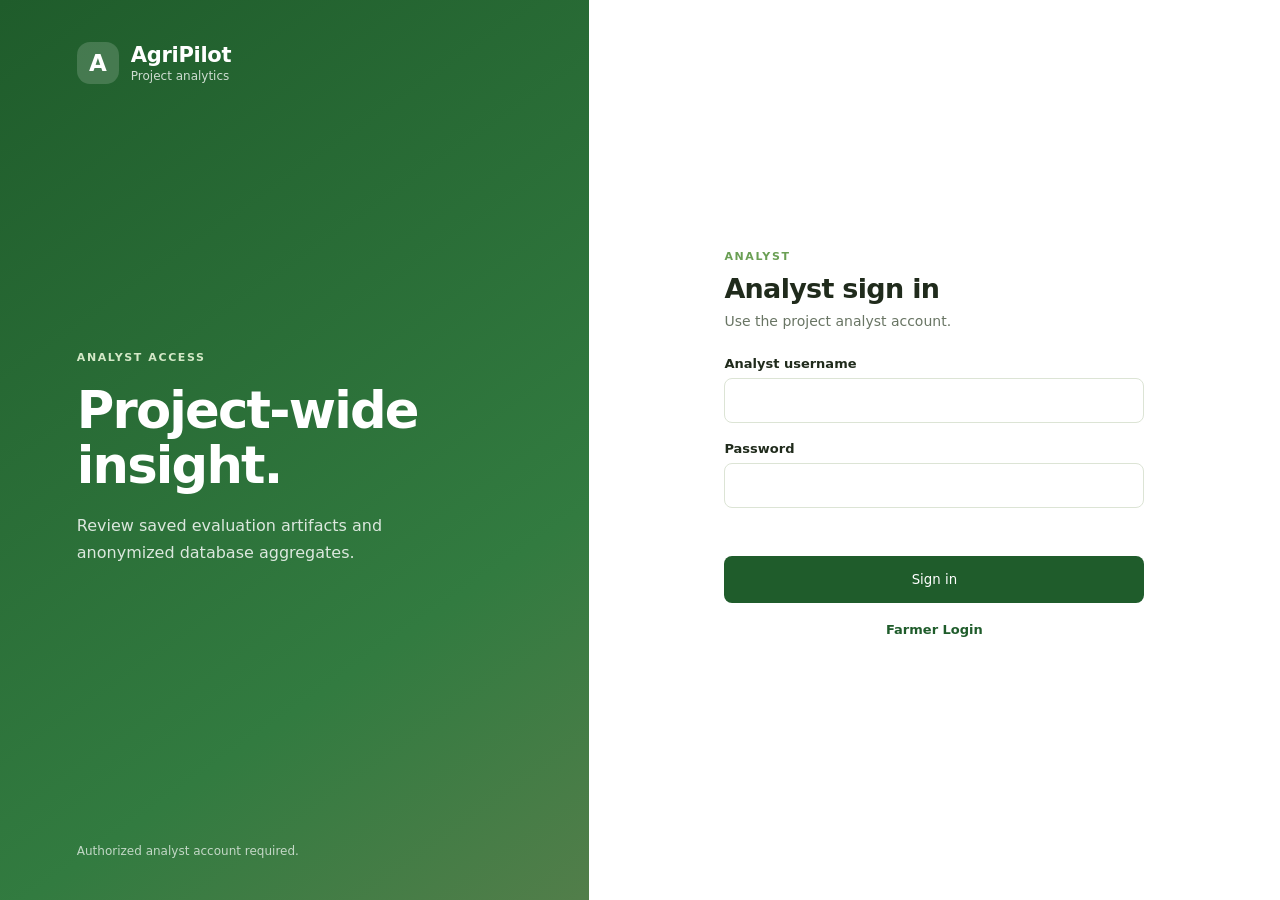
==== app/analyst-login.html @ 065c79a9 "Initial project setup" ====
<!doctype html>
<html lang="en"><head><meta charset="utf-8"><meta name="viewport" content="width=device-width,initial-scale=1"><title>Analyst sign in · AgriPilot</title><link rel="stylesheet" href="auth.css"></head>
<body class="auth-page"><main class="auth-shell"><section class="auth-brand-panel"><a class="auth-brand" href="/"><span class="auth-mark">A</span><span>AgriPilot<small>Project analytics</small></span></a><div class="auth-intro"><span class="auth-eyebrow">ANALYST ACCESS</span><h1>Project-wide<br>insight.</h1><p>Review saved evaluation artifacts and anonymized database aggregates.</p></div><div class="auth-brand-foot">Authorized analyst account required.</div></section><section class="auth-form-panel"><form class="auth-card" id="auth-form" data-kind="login" novalidate><div class="auth-mobile-brand"><span class="auth-mark">A</span> AgriPilot Analyst</div><span class="auth-eyebrow">ANALYST</span><h2>Analyst sign in</h2><p class="auth-subtitle">Use the project analyst account.</p><label for="username">Analyst username</label><input id="username" name="username" autocomplete="username" required maxlength="120"><label for="password">Password</label><input id="password" name="password" type="password" autocomplete="current-password" required><p class="auth-error" id="auth-error" role="alert" aria-live="polite"></p><button class="auth-primary" type="submit">Sign in</button><p class="auth-switch"><a href="/">Farmer Login</a></p></form></section></main><script src="auth.js" defer></script></body></html>
---- app/auth.css ----
:root{--auth-green:#1f5c2b;--auth-leaf:#2f7a3d;--auth-ink:#202b1c;--auth-muted:#697564;--auth-line:#dce4d5;--auth-paper:#f4f6ee;--auth-card:#fff;--auth-error:#a12c22}
*{box-sizing:border-box}body.auth-page{margin:0;min-height:100vh;background:var(--auth-paper);color:var(--auth-ink);font-family:"IBM Plex Sans",Inter,system-ui,-apple-system,"Segoe UI",sans-serif}
.auth-shell{min-height:100vh;display:grid;grid-template-columns:minmax(320px,.92fr) minmax(440px,1.08fr);max-width:1280px;margin:auto;background:var(--auth-card);box-shadow:0 12px 45px rgba(32,43,28,.08)}
.auth-brand-panel{background:linear-gradient(145deg,#1f5c2b,#327b40 70%,#527e4a);color:#fff;padding:42px clamp(28px,6vw,84px);display:flex;flex-direction:column;justify-content:space-between;min-height:100vh}
.auth-brand{display:flex;align-items:center;gap:12px;color:#fff;text-decoration:none;font-size:21px;font-weight:700;letter-spacing:-.3px}.auth-brand small{display:block;font-size:12px;font-weight:400;opacity:.78;letter-spacing:0;margin-top:2px}.auth-mark{display:grid;place-items:center;width:42px;height:42px;border-radius:13px;background:rgba(255,255,255,.16);font-size:23px;font-weight:700}
.auth-intro{max-width:420px;margin:40px 0}.auth-eyebrow{font-size:11px;font-weight:700;letter-spacing:1.6px;color:#6a9f54}.auth-brand-panel .auth-eyebrow{color:#d4e8c7}.auth-intro h1{font-size:clamp(34px,4vw,53px);line-height:1.08;letter-spacing:-1.8px;margin:18px 0}.auth-intro p{font-size:16px;line-height:1.7;max-width:360px;color:rgba(255,255,255,.83)}.auth-brand-foot{font-size:12px;color:rgba(255,255,255,.7)}
.auth-form-panel{display:grid;place-items:center;padding:42px 28px}.auth-card{width:min(100%,420px)}.auth-card h2{font-size:27px;letter-spacing:-.7px;margin:9px 0}.auth-subtitle{font-size:14px;color:var(--auth-muted);margin:0 0 27px}.auth-card label{display:block;font-size:13px;font-weight:600;margin:18px 0 7px}.auth-card input,.auth-card select{width:100%;height:45px;border:1px solid var(--auth-line);border-radius:8px;padding:0 12px;background:#fff;color:var(--auth-ink);font:inherit;outline:none}.auth-card input:focus,.auth-card select:focus{border-color:var(--auth-leaf);box-shadow:0 0 0 3px rgba(47,122,61,.12)}.auth-card input::placeholder{color:#a1a99b}.auth-primary{width:100%;height:47px;border:0;border-radius:8px;background:var(--auth-green);color:white;font:600 15px inherit;cursor:pointer;margin-top:8px}.auth-primary:hover{background:#174b22}.auth-primary:disabled{opacity:.65;cursor:wait}.auth-error{min-height:20px;margin:10px 0;color:var(--auth-error);font-size:13px}.auth-switch{text-align:center;color:var(--auth-muted);font-size:13px;margin:19px 0}.auth-switch a{font-weight:600;color:var(--auth-green);text-decoration:none}.auth-switch a:hover{text-decoration:underline}.auth-demo-note{margin-top:27px;padding-top:18px;border-top:1px solid var(--auth-line);font-size:11px;line-height:1.55;color:var(--auth-muted)}.auth-mobile-brand{display:none}.auth-shell-register{grid-template-columns:minmax(300px,.75fr) minmax(560px,1.25fr)}.auth-card-register{max-width:650px}.auth-grid{display:grid;grid-template-columns:1fr 1fr;gap:0 16px}.auth-grid label{margin-top:12px}.auth-grid small{display:block;color:var(--auth-muted);font-size:11px;margin-top:4px}.auth-identity{font-size:12px;color:var(--ink-soft,#5c6b55);margin-left:8px}.auth-logout{border:1px solid var(--line,#dde3d0);border-radius:7px;background:#fff;color:var(--ink,#202b1c);padding:7px 11px;font:600 12px inherit;cursor:pointer}.auth-logout:hover{background:#f4f6ee}.auth-page button,.auth-page input,.auth-page select{font-family:inherit}
@media(max-width:760px){.auth-shell,.auth-shell-register{grid-template-columns:1fr}.auth-brand-panel{display:none}.auth-form-panel{padding:28px 20px;align-items:start}.auth-card{margin:auto}.auth-mobile-brand{display:flex;align-items:center;gap:9px;color:var(--auth-green);font-weight:700;font-size:19px;margin:0 0 35px}.auth-mobile-brand .auth-mark{background:#e6f1e2}.auth-grid{grid-template-columns:1fr}.auth-identity{display:none}}

body:not(.auth-analyst) .farmswitch,body:not(.auth-analyst) #hero,body:not(.auth-analyst) #queue-wrap,body:not(.auth-analyst) .navbtn[data-p="advisories"],body:not(.auth-analyst) .navbtn[data-p="season"],body:not(.auth-analyst) .navbtn[data-p="compare"],body:not(.auth-analyst) .navbtn[data-p="ml"]{display:none!important}
#farm-selection-controls[hidden],.navbtn[hidden]{display:none!important}
.farm-edit{margin:16px 0;padding:14px;border:1px solid var(--line);border-radius:10px;background:var(--card)}.farm-edit summary{font-weight:600;cursor:pointer}.farm-edit form{margin-top:14px}
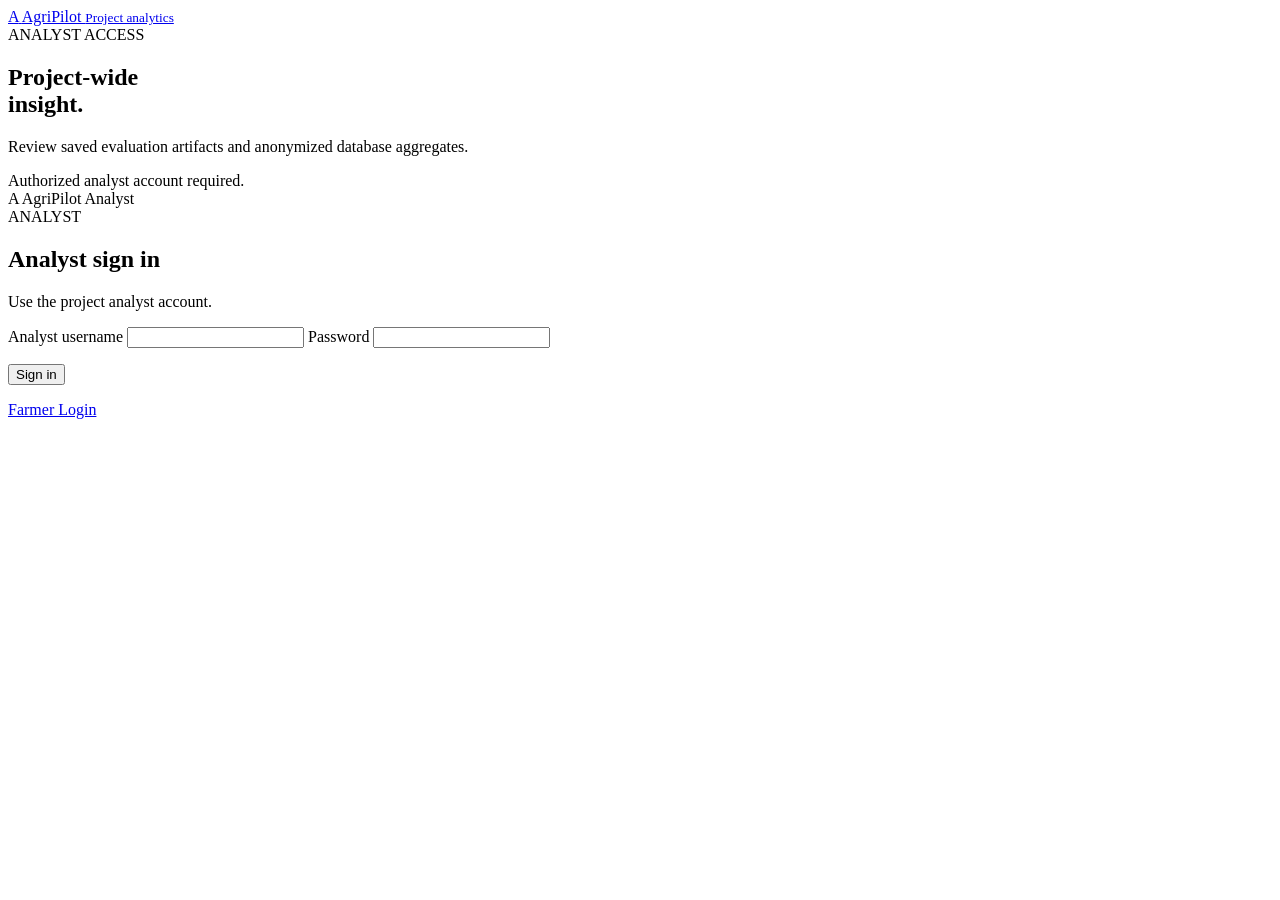
==== commit c62a6ed3: "Updated AgriPilot project" ====
--- a/app/analyst-login.html
+++ b/app/analyst-login.html
@@ -1,3 +1,138 @@
 <!doctype html>
-<html lang="en"><head><meta charset="utf-8"><meta name="viewport" content="width=device-width,initial-scale=1"><title>Analyst sign in · AgriPilot</title><link rel="stylesheet" href="auth.css"></head>
-<body class="auth-page"><main class="auth-shell"><section class="auth-brand-panel"><a class="auth-brand" href="/"><span class="auth-mark">A</span><span>AgriPilot<small>Project analytics</small></span></a><div class="auth-intro"><span class="auth-eyebrow">ANALYST ACCESS</span><h1>Project-wide<br>insight.</h1><p>Review saved evaluation artifacts and anonymized database aggregates.</p></div><div class="auth-brand-foot">Authorized analyst account required.</div></section><section class="auth-form-panel"><form class="auth-card" id="auth-form" data-kind="login" novalidate><div class="auth-mobile-brand"><span class="auth-mark">A</span> AgriPilot Analyst</div><span class="auth-eyebrow">ANALYST</span><h2>Analyst sign in</h2><p class="auth-subtitle">Use the project analyst account.</p><label for="username">Analyst username</label><input id="username" name="username" autocomplete="username" required maxlength="120"><label for="password">Password</label><input id="password" name="password" type="password" autocomplete="current-password" required><p class="auth-error" id="auth-error" role="alert" aria-live="polite"></p><button class="auth-primary" type="submit">Sign in</button><p class="auth-switch"><a href="/">Farmer Login</a></p></form></section></main><script src="auth.js" defer></script></body></html>
+<html lang="en">
+<head>
+    <meta charset="utf-8">
+    <meta name="viewport" content="width=device-width,initial-scale=1">
+
+    <title>Analyst sign in · AgriPilot</title>
+
+    <link rel="stylesheet" href="/auth.css">
+</head>
+
+<body class="auth-page">
+
+    <main class="auth-shell">
+
+        <section class="auth-brand-panel">
+
+            <a class="auth-brand" href="/">
+                <span class="auth-mark">A</span>
+
+                <span>
+                    AgriPilot
+                    <small>Project analytics</small>
+                </span>
+            </a>
+
+            <div class="auth-intro">
+
+                <span class="auth-eyebrow">
+                    ANALYST ACCESS
+                </span>
+
+                <h1>
+                    Project-wide<br>
+                    insight.
+                </h1>
+
+                <p>
+                    Review saved evaluation artifacts and anonymized
+                    database aggregates.
+                </p>
+
+            </div>
+
+            <div class="auth-brand-foot">
+                Authorized analyst account required.
+            </div>
+
+        </section>
+
+
+        <section class="auth-form-panel">
+
+            <form
+                class="auth-card"
+                id="auth-form"
+                data-kind="login"
+                novalidate
+            >
+
+                <div class="auth-mobile-brand">
+                    <span class="auth-mark">A</span>
+                    AgriPilot Analyst
+                </div>
+
+                <span class="auth-eyebrow">
+                    ANALYST
+                </span>
+
+                <h2>
+                    Analyst sign in
+                </h2>
+
+                <p class="auth-subtitle">
+                    Use the project analyst account.
+                </p>
+
+
+                <label for="username">
+                    Analyst username
+                </label>
+
+                <input
+                    id="username"
+                    name="username"
+                    type="text"
+                    autocomplete="username"
+                    required
+                    maxlength="120"
+                >
+
+
+                <label for="password">
+                    Password
+                </label>
+
+                <input
+                    id="password"
+                    name="password"
+                    type="password"
+                    autocomplete="current-password"
+                    required
+                >
+
+
+                <p
+                    class="auth-error"
+                    id="auth-error"
+                    role="alert"
+                    aria-live="polite"
+                ></p>
+
+
+                <button
+                    class="auth-primary"
+                    type="submit"
+                >
+                    Sign in
+                </button>
+
+
+                <p class="auth-switch">
+                    <a href="/">
+                        Farmer Login
+                    </a>
+                </p>
+
+            </form>
+
+        </section>
+
+    </main>
+
+
+    <script src="/auth.js" defer></script>
+
+</body>
+</html>
